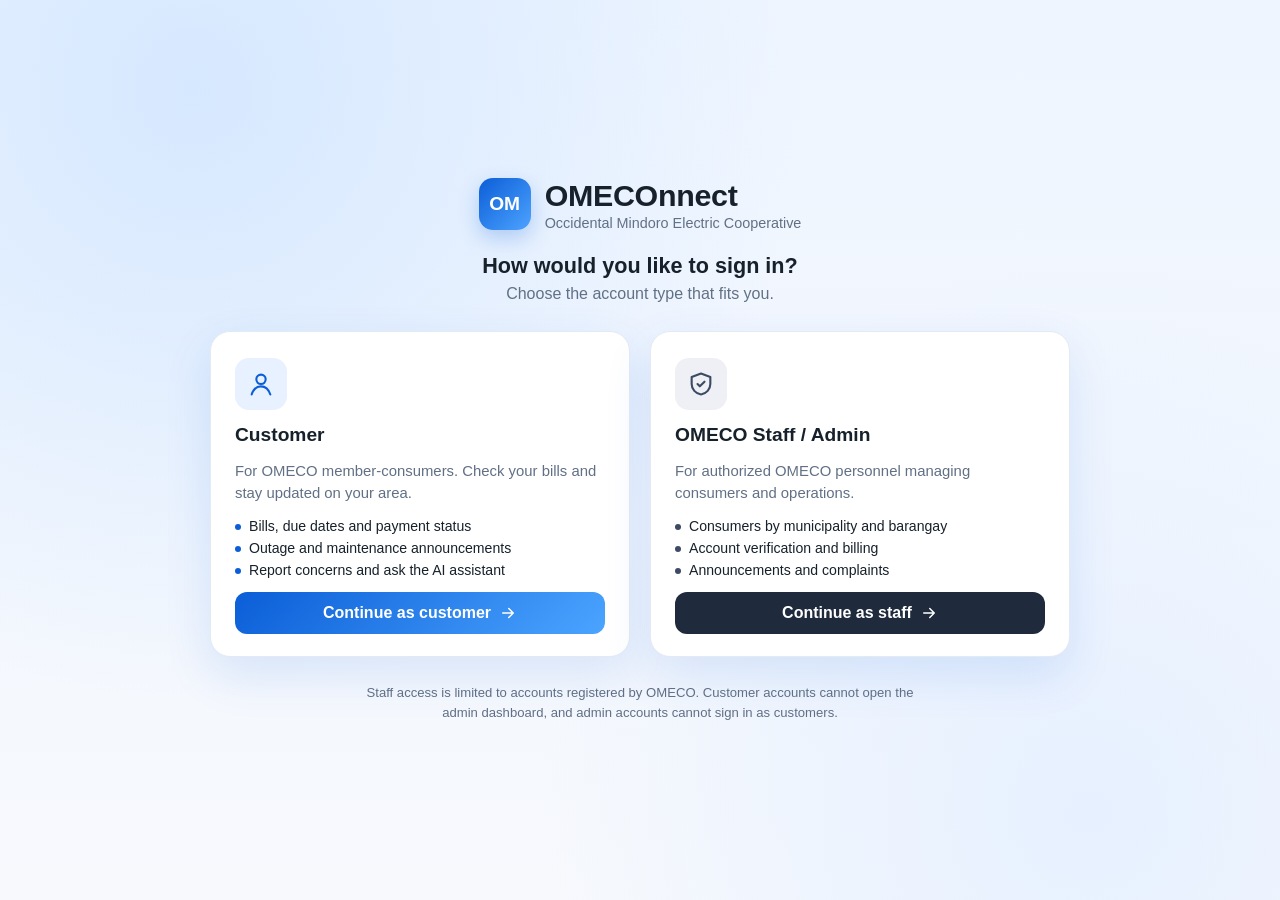
==== index.html @ 0329cc26 "OMECOnnect: customer app, admin dashboard, Supabase SQL, Docker and Vercel setup - customer-mobile-a" ====
<!DOCTYPE html>
<html lang="en">
  <head>
    <meta charset="UTF-8" />
    <meta name="viewport" content="width=device-width, initial-scale=1.0" />
    <title>OMECOnnect – Sign in</title>
    <style>
      :root {
        --primary: #0b5ed7;
        --primary-dark: #093c96;
        --text: #17212b;
        --muted: #617085;
        --line: #e3eaf4;
        --white: #ffffff;
        --shadow: 0 18px 48px rgba(11, 94, 215, 0.12);
      }

      * {
        box-sizing: border-box;
      }

      html,
      body {
        margin: 0;
        min-height: 100%;
      }

      body {
        min-height: 100vh;
        display: grid;
        place-items: center;
        padding: 32px 16px;
        font-family: Arial, Helvetica, sans-serif;
        color: var(--text);
        background:
          radial-gradient(circle at 15% 10%, #d6e8ff 0, transparent 45%),
          radial-gradient(circle at 85% 90%, #e6f0ff 0, transparent 40%),
          linear-gradient(180deg, #eef5ff 0%, #f7f9fd 100%);
      }

      main {
        width: min(860px, 100%);
      }

      .brand {
        display: flex;
        align-items: center;
        justify-content: center;
        gap: 14px;
        margin-bottom: 10px;
      }

      .brand-mark {
        width: 52px;
        height: 52px;
        border-radius: 14px;
        display: grid;
        place-items: center;
        color: var(--white);
        font-weight: 700;
        font-size: 1.2rem;
        background: linear-gradient(135deg, var(--primary), #4da3ff);
        box-shadow: 0 8px 20px rgba(11, 94, 215, 0.25);
      }

      .brand h1 {
        margin: 0;
        font-size: 1.9rem;
        letter-spacing: -0.01em;
      }

      .brand p {
        margin: 2px 0 0;
        color: var(--muted);
        font-size: 0.9rem;
      }

      .intro {
        text-align: center;
        margin: 22px 0 28px;
      }

      .intro h2 {
        margin: 0 0 6px;
        font-size: 1.35rem;
      }

      .intro p {
        margin: 0;
        color: var(--muted);
      }

      .choices {
        display: grid;
        grid-template-columns: repeat(2, minmax(0, 1fr));
        gap: 20px;
      }

      .choice {
        position: relative;
        display: flex;
        flex-direction: column;
        gap: 14px;
        padding: 26px 24px 22px;
        border: 1px solid var(--line);
        border-radius: 20px;
        background: var(--white);
        box-shadow: var(--shadow);
        color: inherit;
        text-decoration: none;
        transition: transform 0.15s ease, border-color 0.15s ease, box-shadow 0.15s ease;
      }

      .choice:hover {
        transform: translateY(-3px);
        border-color: #b9d3fb;
        box-shadow: 0 22px 52px rgba(11, 94, 215, 0.18);
      }

      .choice:focus-visible {
        outline: 3px solid rgba(11, 94, 215, 0.4);
        outline-offset: 3px;
      }

      .icon {
        width: 52px;
        height: 52px;
        border-radius: 14px;
        display: grid;
        place-items: center;
        background: #e8f1ff;
        color: var(--primary);
      }

      .choice.staff .icon {
        background: #eef0f6;
        color: #3d4a63;
      }

      .icon svg {
        width: 28px;
        height: 28px;
        fill: none;
        stroke: currentColor;
        stroke-width: 1.8;
        stroke-linecap: round;
        stroke-linejoin: round;
      }

      .choice h3 {
        margin: 0;
        font-size: 1.2rem;
      }

      .choice p {
        margin: 0;
        color: var(--muted);
        line-height: 1.5;
        font-size: 0.93rem;
      }

      .choice ul {
        margin: 0;
        padding: 0;
        list-style: none;
        display: grid;
        gap: 6px;
        font-size: 0.88rem;
      }

      .choice li {
        display: flex;
        gap: 8px;
        align-items: flex-start;
      }

      .choice li::before {
        content: '';
        width: 6px;
        height: 6px;
        margin-top: 0.45em;
        border-radius: 50%;
        background: var(--primary);
        flex: none;
      }

      .choice.staff li::before {
        background: #3d4a63;
      }

      .cta {
        display: inline-flex;
        align-items: center;
        justify-content: center;
        gap: 8px;
        margin-top: auto;
        padding: 12px 16px;
        border-radius: 12px;
        font-weight: 700;
        color: var(--white);
        background: linear-gradient(135deg, var(--primary), #4ba4ff);
      }

      .choice.staff .cta {
        background: #1f2a3d;
      }

      .cta svg {
        width: 18px;
        height: 18px;
        fill: none;
        stroke: currentColor;
        stroke-width: 2;
        stroke-linecap: round;
        stroke-linejoin: round;
      }

      .note {
        margin: 26px auto 0;
        max-width: 560px;
        text-align: center;
        color: var(--muted);
        font-size: 0.82rem;
        line-height: 1.5;
      }

      @media (max-width: 640px) {
        .choices {
          grid-template-columns: 1fr;
        }

        .brand h1 {
          font-size: 1.6rem;
        }
      }
    </style>
  </head>
  <body>
    <main>
      <div class="brand">
        <div class="brand-mark" aria-hidden="true">OM</div>
        <div>
          <h1>OMECOnnect</h1>
          <p>Occidental Mindoro Electric Cooperative</p>
        </div>
      </div>

      <div class="intro">
        <h2>How would you like to sign in?</h2>
        <p>Choose the account type that fits you.</p>
      </div>

      <div class="choices">
        <a class="choice customer" href="customer-mobile-app/index.html">
          <span class="icon" aria-hidden="true">
            <svg viewBox="0 0 24 24"><circle cx="12" cy="8" r="4" /><path d="M4 21c1.5-4.5 4.5-7 8-7s6.5 2.5 8 7" /></svg>
          </span>
          <h3>Customer</h3>
          <p>For OMECO member-consumers. Check your bills and stay updated on your area.</p>
          <ul>
            <li>Bills, due dates and payment status</li>
            <li>Outage and maintenance announcements</li>
            <li>Report concerns and ask the AI assistant</li>
          </ul>
          <span class="cta">
            Continue as customer
            <svg viewBox="0 0 24 24" aria-hidden="true"><path d="M5 12h14m-6-6 6 6-6 6" /></svg>
          </span>
        </a>

        <a class="choice staff" href="admin-dashboard/index.html">
          <span class="icon" aria-hidden="true">
            <svg viewBox="0 0 24 24"><path d="M12 3 4 6v6c0 4.5 3.4 8.3 8 9 4.6-.7 8-4.5 8-9V6l-8-3z" /><path d="m9 12 2 2 4-4" /></svg>
          </span>
          <h3>OMECO Staff / Admin</h3>
          <p>For authorized OMECO personnel managing consumers and operations.</p>
          <ul>
            <li>Consumers by municipality and barangay</li>
            <li>Account verification and billing</li>
            <li>Announcements and complaints</li>
          </ul>
          <span class="cta">
            Continue as staff
            <svg viewBox="0 0 24 24" aria-hidden="true"><path d="M5 12h14m-6-6 6 6-6 6" /></svg>
          </span>
        </a>
      </div>

      <p class="note">Staff access is limited to accounts registered by OMECO. Customer accounts cannot open the admin dashboard, and admin accounts cannot sign in as customers.</p>
    </main>
  </body>
</html>
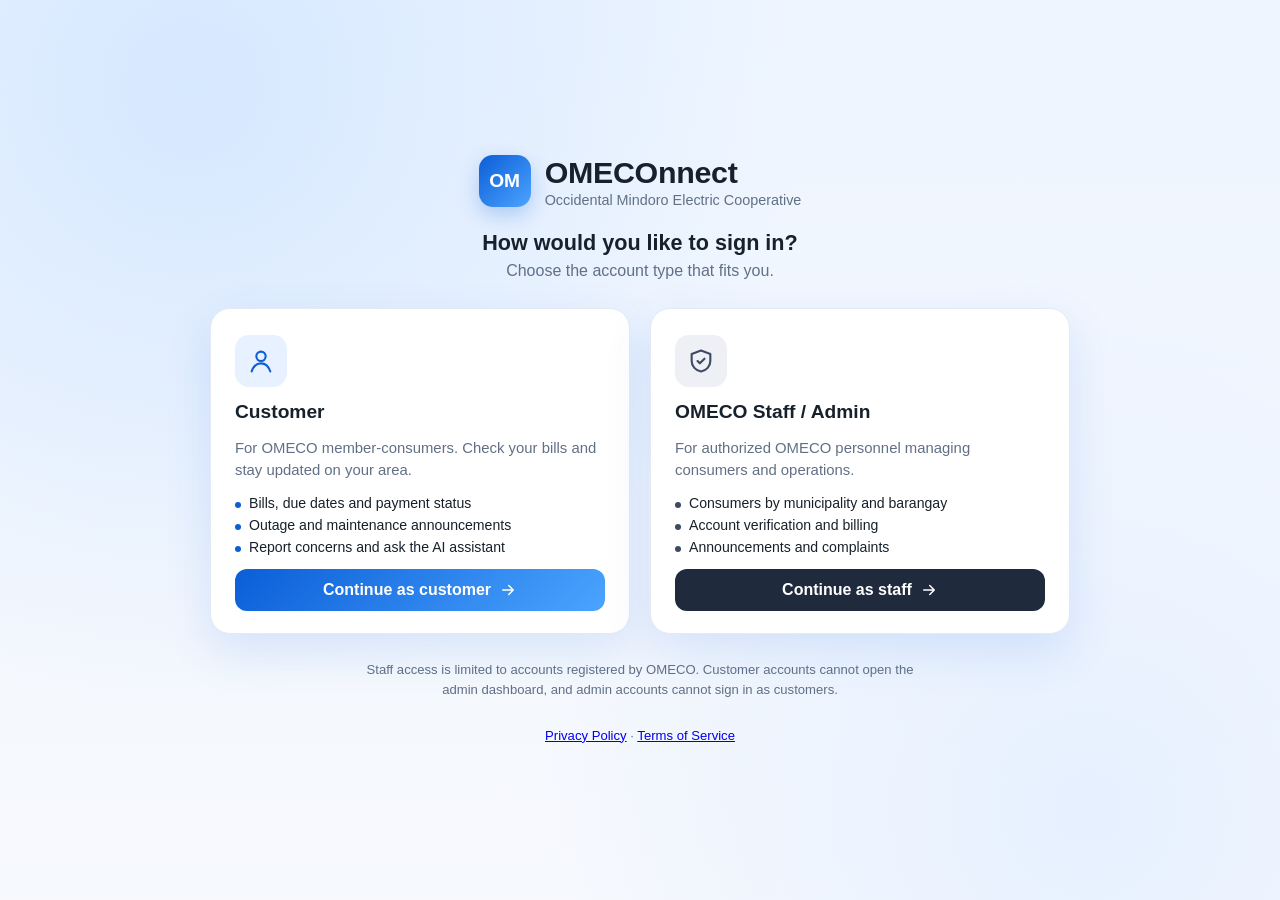
==== commit 3fe0a4e2: "Add privacy policy and terms pages (needed to publish Google sign-in) Co-Authored-By: Claude Opus 5." ====
--- a/index.html
+++ b/index.html
@@ -287,6 +287,7 @@
       </div>
 
       <p class="note">Staff access is limited to accounts registered by OMECO. Customer accounts cannot open the admin dashboard, and admin accounts cannot sign in as customers.</p>
+      <p class="note"><a href="privacy.html">Privacy Policy</a> · <a href="terms.html">Terms of Service</a></p>
     </main>
   </body>
 </html>
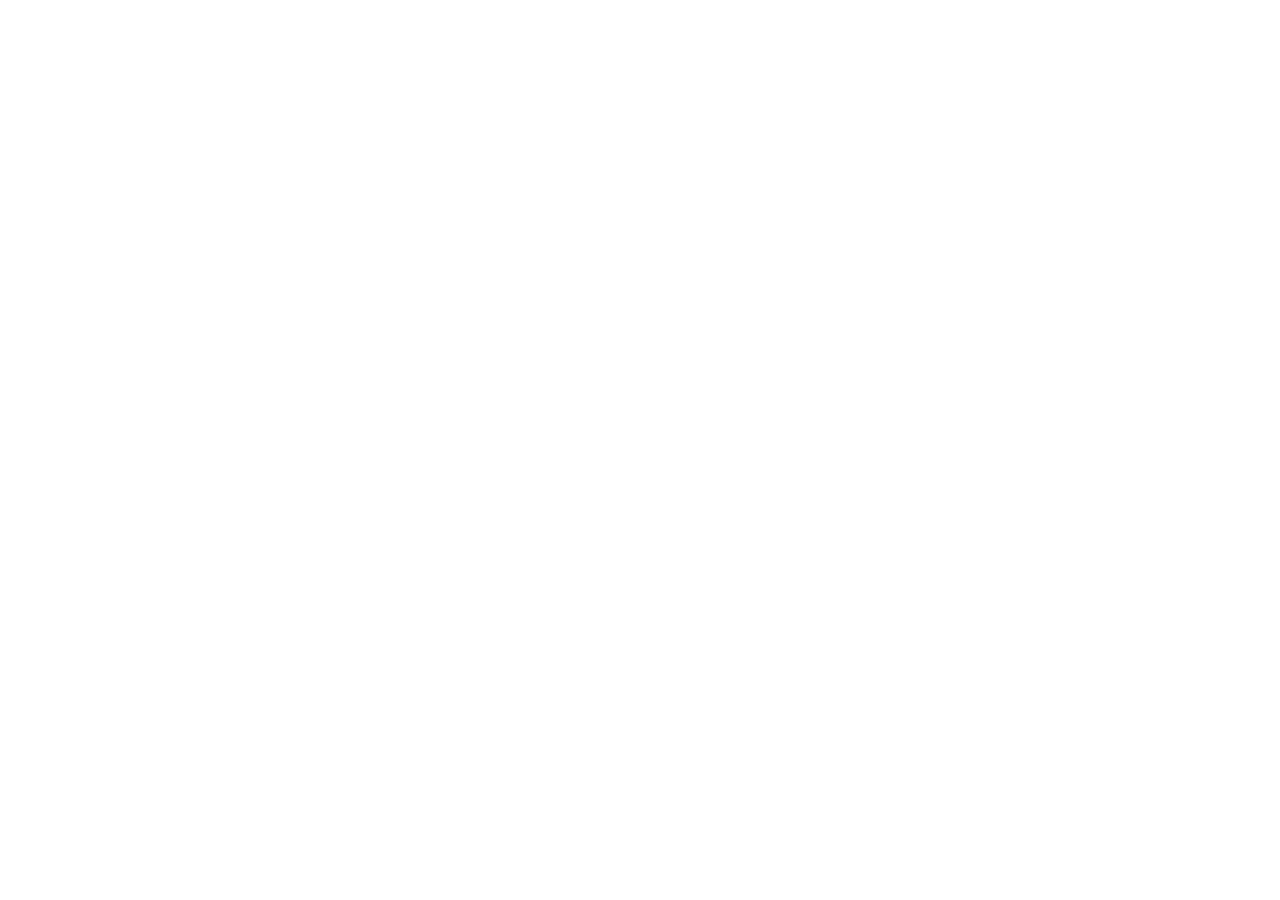
==== commit fc823627: "GitHub Pages: open the live OMECOnnect app instead of showing the README The folder split moved the " ====
--- a/index.html
+++ b/index.html
@@ -1,293 +1,31 @@
 <!DOCTYPE html>
+<!--
+  GitHub Pages entry (https://johnways.github.io/omeconnect/).
+  The OMECOnnect system runs at https://omeconnect.vercel.app; this page opens it.
+  (The app itself is not served from GitHub Pages: it needs to live at the site
+  root for notifications, the Android app link and Google sign-in.)
+  The source code is in frontend/ and backend/ — see README.md.
+-->
 <html lang="en">
   <head>
     <meta charset="UTF-8" />
     <meta name="viewport" content="width=device-width, initial-scale=1.0" />
-    <title>OMECOnnect – Sign in</title>
+    <title>OMECOnnect</title>
+    <meta http-equiv="refresh" content="0; url=https://omeconnect.vercel.app/" />
+    <link rel="canonical" href="https://omeconnect.vercel.app/" />
     <style>
-      :root {
-        --primary: #0b5ed7;
-        --primary-dark: #093c96;
-        --text: #17212b;
-        --muted: #617085;
-        --line: #e3eaf4;
-        --white: #ffffff;
-        --shadow: 0 18px 48px rgba(11, 94, 215, 0.12);
-      }
-
-      * {
-        box-sizing: border-box;
-      }
-
-      html,
-      body {
-        margin: 0;
-        min-height: 100%;
-      }
-
-      body {
-        min-height: 100vh;
-        display: grid;
-        place-items: center;
-        padding: 32px 16px;
-        font-family: Arial, Helvetica, sans-serif;
-        color: var(--text);
-        background:
-          radial-gradient(circle at 15% 10%, #d6e8ff 0, transparent 45%),
-          radial-gradient(circle at 85% 90%, #e6f0ff 0, transparent 40%),
-          linear-gradient(180deg, #eef5ff 0%, #f7f9fd 100%);
-      }
-
-      main {
-        width: min(860px, 100%);
-      }
-
-      .brand {
-        display: flex;
-        align-items: center;
-        justify-content: center;
-        gap: 14px;
-        margin-bottom: 10px;
-      }
-
-      .brand-mark {
-        width: 52px;
-        height: 52px;
-        border-radius: 14px;
-        display: grid;
-        place-items: center;
-        color: var(--white);
-        font-weight: 700;
-        font-size: 1.2rem;
-        background: linear-gradient(135deg, var(--primary), #4da3ff);
-        box-shadow: 0 8px 20px rgba(11, 94, 215, 0.25);
-      }
-
-      .brand h1 {
-        margin: 0;
-        font-size: 1.9rem;
-        letter-spacing: -0.01em;
-      }
-
-      .brand p {
-        margin: 2px 0 0;
-        color: var(--muted);
-        font-size: 0.9rem;
-      }
-
-      .intro {
-        text-align: center;
-        margin: 22px 0 28px;
-      }
-
-      .intro h2 {
-        margin: 0 0 6px;
-        font-size: 1.35rem;
-      }
-
-      .intro p {
-        margin: 0;
-        color: var(--muted);
-      }
-
-      .choices {
-        display: grid;
-        grid-template-columns: repeat(2, minmax(0, 1fr));
-        gap: 20px;
-      }
-
-      .choice {
-        position: relative;
-        display: flex;
-        flex-direction: column;
-        gap: 14px;
-        padding: 26px 24px 22px;
-        border: 1px solid var(--line);
-        border-radius: 20px;
-        background: var(--white);
-        box-shadow: var(--shadow);
-        color: inherit;
-        text-decoration: none;
-        transition: transform 0.15s ease, border-color 0.15s ease, box-shadow 0.15s ease;
-      }
-
-      .choice:hover {
-        transform: translateY(-3px);
-        border-color: #b9d3fb;
-        box-shadow: 0 22px 52px rgba(11, 94, 215, 0.18);
-      }
-
-      .choice:focus-visible {
-        outline: 3px solid rgba(11, 94, 215, 0.4);
-        outline-offset: 3px;
-      }
-
-      .icon {
-        width: 52px;
-        height: 52px;
-        border-radius: 14px;
-        display: grid;
-        place-items: center;
-        background: #e8f1ff;
-        color: var(--primary);
-      }
-
-      .choice.staff .icon {
-        background: #eef0f6;
-        color: #3d4a63;
-      }
-
-      .icon svg {
-        width: 28px;
-        height: 28px;
-        fill: none;
-        stroke: currentColor;
-        stroke-width: 1.8;
-        stroke-linecap: round;
-        stroke-linejoin: round;
-      }
-
-      .choice h3 {
-        margin: 0;
-        font-size: 1.2rem;
-      }
-
-      .choice p {
-        margin: 0;
-        color: var(--muted);
-        line-height: 1.5;
-        font-size: 0.93rem;
-      }
-
-      .choice ul {
-        margin: 0;
-        padding: 0;
-        list-style: none;
-        display: grid;
-        gap: 6px;
-        font-size: 0.88rem;
-      }
-
-      .choice li {
-        display: flex;
-        gap: 8px;
-        align-items: flex-start;
-      }
-
-      .choice li::before {
-        content: '';
-        width: 6px;
-        height: 6px;
-        margin-top: 0.45em;
-        border-radius: 50%;
-        background: var(--primary);
-        flex: none;
-      }
-
-      .choice.staff li::before {
-        background: #3d4a63;
-      }
-
-      .cta {
-        display: inline-flex;
-        align-items: center;
-        justify-content: center;
-        gap: 8px;
-        margin-top: auto;
-        padding: 12px 16px;
-        border-radius: 12px;
-        font-weight: 700;
-        color: var(--white);
-        background: linear-gradient(135deg, var(--primary), #4ba4ff);
-      }
-
-      .choice.staff .cta {
-        background: #1f2a3d;
-      }
-
-      .cta svg {
-        width: 18px;
-        height: 18px;
-        fill: none;
-        stroke: currentColor;
-        stroke-width: 2;
-        stroke-linecap: round;
-        stroke-linejoin: round;
-      }
-
-      .note {
-        margin: 26px auto 0;
-        max-width: 560px;
-        text-align: center;
-        color: var(--muted);
-        font-size: 0.82rem;
-        line-height: 1.5;
-      }
-
-      @media (max-width: 640px) {
-        .choices {
-          grid-template-columns: 1fr;
-        }
-
-        .brand h1 {
-          font-size: 1.6rem;
-        }
-      }
+      body { margin: 0; min-height: 100vh; display: grid; place-items: center; font-family: "Segoe UI", system-ui, Arial, sans-serif; background: #eef5ff; color: #17212b; }
+      main { text-align: center; padding: 24px; }
+      a { color: #0b5ed7; font-weight: 600; }
     </style>
+    <script>window.location.replace('https://omeconnect.vercel.app/');</script>
   </head>
   <body>
     <main>
-      <div class="brand">
-        <div class="brand-mark" aria-hidden="true">OM</div>
-        <div>
-          <h1>OMECOnnect</h1>
-          <p>Occidental Mindoro Electric Cooperative</p>
-        </div>
-      </div>
-
-      <div class="intro">
-        <h2>How would you like to sign in?</h2>
-        <p>Choose the account type that fits you.</p>
-      </div>
-
-      <div class="choices">
-        <a class="choice customer" href="customer-mobile-app/index.html">
-          <span class="icon" aria-hidden="true">
-            <svg viewBox="0 0 24 24"><circle cx="12" cy="8" r="4" /><path d="M4 21c1.5-4.5 4.5-7 8-7s6.5 2.5 8 7" /></svg>
-          </span>
-          <h3>Customer</h3>
-          <p>For OMECO member-consumers. Check your bills and stay updated on your area.</p>
-          <ul>
-            <li>Bills, due dates and payment status</li>
-            <li>Outage and maintenance announcements</li>
-            <li>Report concerns and ask the AI assistant</li>
-          </ul>
-          <span class="cta">
-            Continue as customer
-            <svg viewBox="0 0 24 24" aria-hidden="true"><path d="M5 12h14m-6-6 6 6-6 6" /></svg>
-          </span>
-        </a>
-
-        <a class="choice staff" href="admin-dashboard/index.html">
-          <span class="icon" aria-hidden="true">
-            <svg viewBox="0 0 24 24"><path d="M12 3 4 6v6c0 4.5 3.4 8.3 8 9 4.6-.7 8-4.5 8-9V6l-8-3z" /><path d="m9 12 2 2 4-4" /></svg>
-          </span>
-          <h3>OMECO Staff / Admin</h3>
-          <p>For authorized OMECO personnel managing consumers and operations.</p>
-          <ul>
-            <li>Consumers by municipality and barangay</li>
-            <li>Account verification and billing</li>
-            <li>Announcements and complaints</li>
-          </ul>
-          <span class="cta">
-            Continue as staff
-            <svg viewBox="0 0 24 24" aria-hidden="true"><path d="M5 12h14m-6-6 6 6-6 6" /></svg>
-          </span>
-        </a>
-      </div>
-
-      <p class="note">Staff access is limited to accounts registered by OMECO. Customer accounts cannot open the admin dashboard, and admin accounts cannot sign in as customers.</p>
-      <p class="note"><a href="privacy.html">Privacy Policy</a> · <a href="terms.html">Terms of Service</a></p>
+      <h1>OMECOnnect</h1>
+      <p>Opening the OMECOnnect app…</p>
+      <p><a href="https://omeconnect.vercel.app/">Open OMECOnnect</a> ·
+         <a href="https://github.com/johnways/omeconnect">Source code</a></p>
     </main>
   </body>
 </html>
